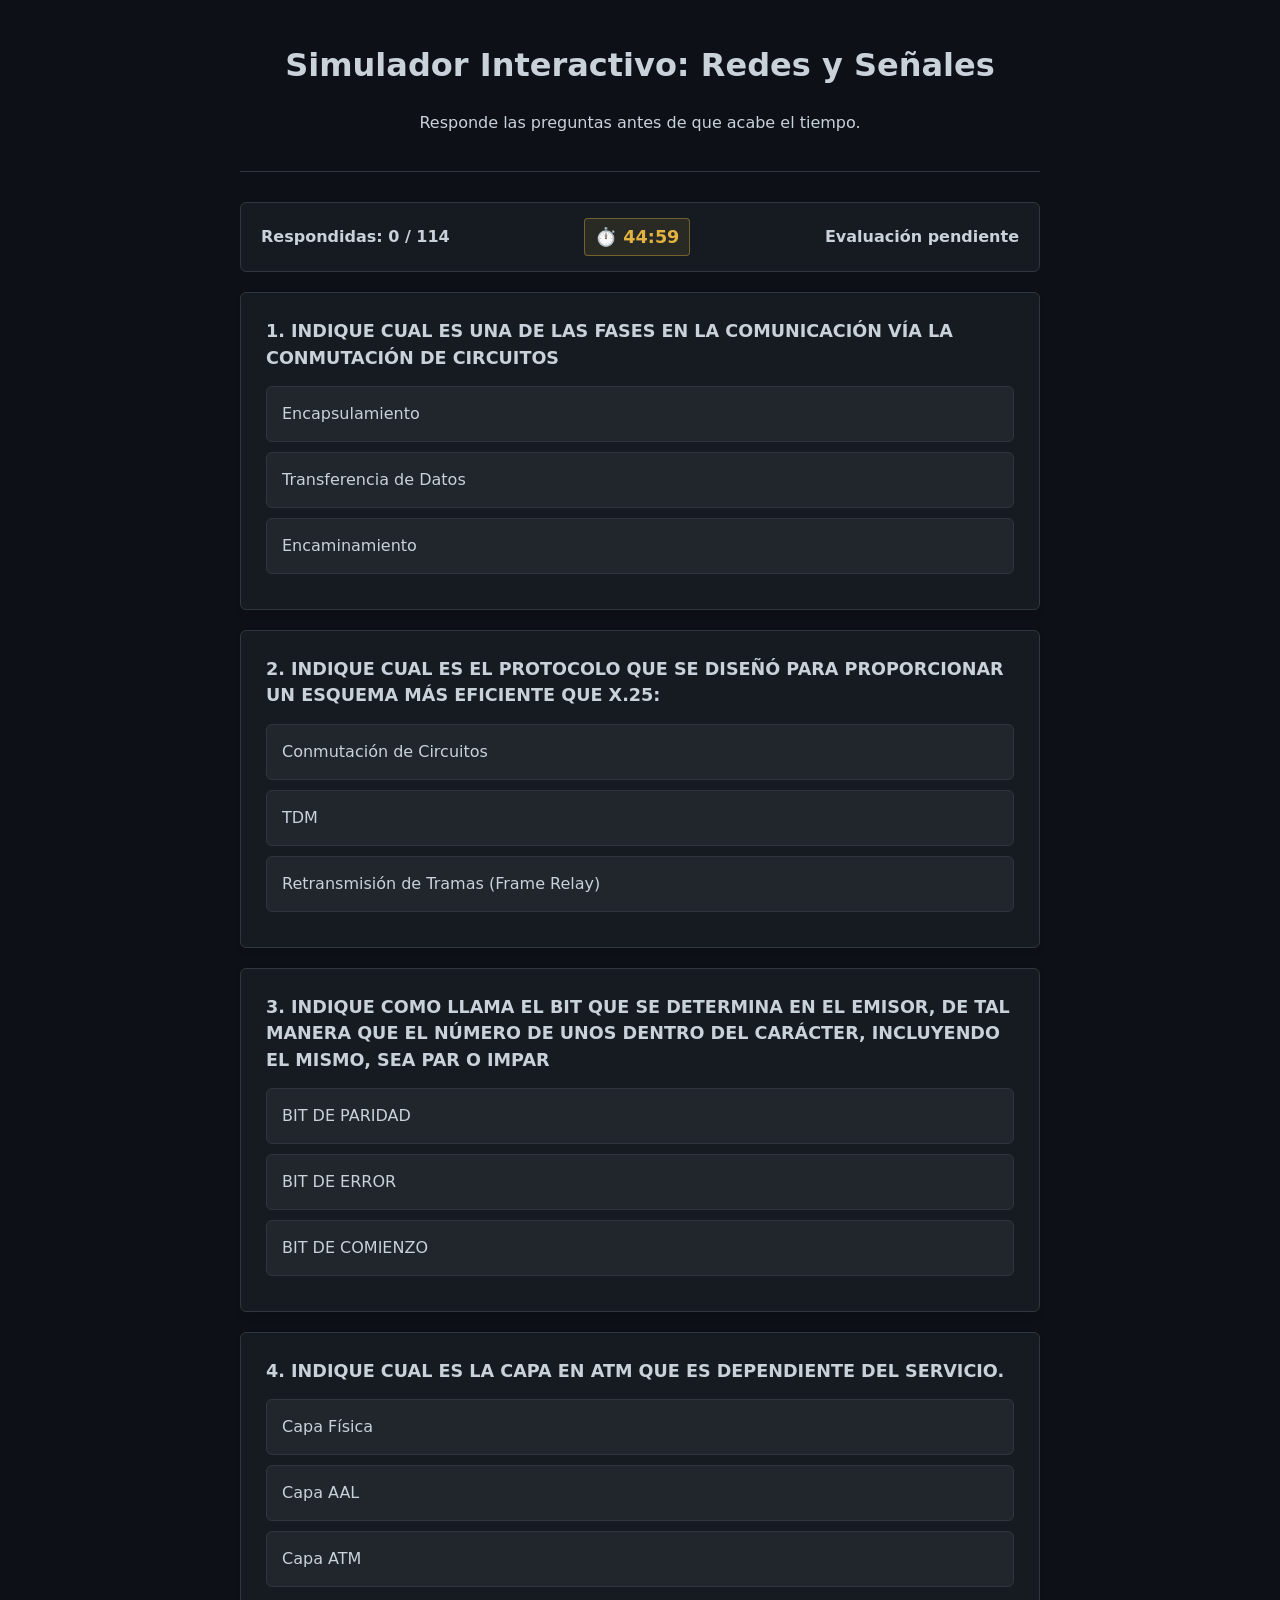
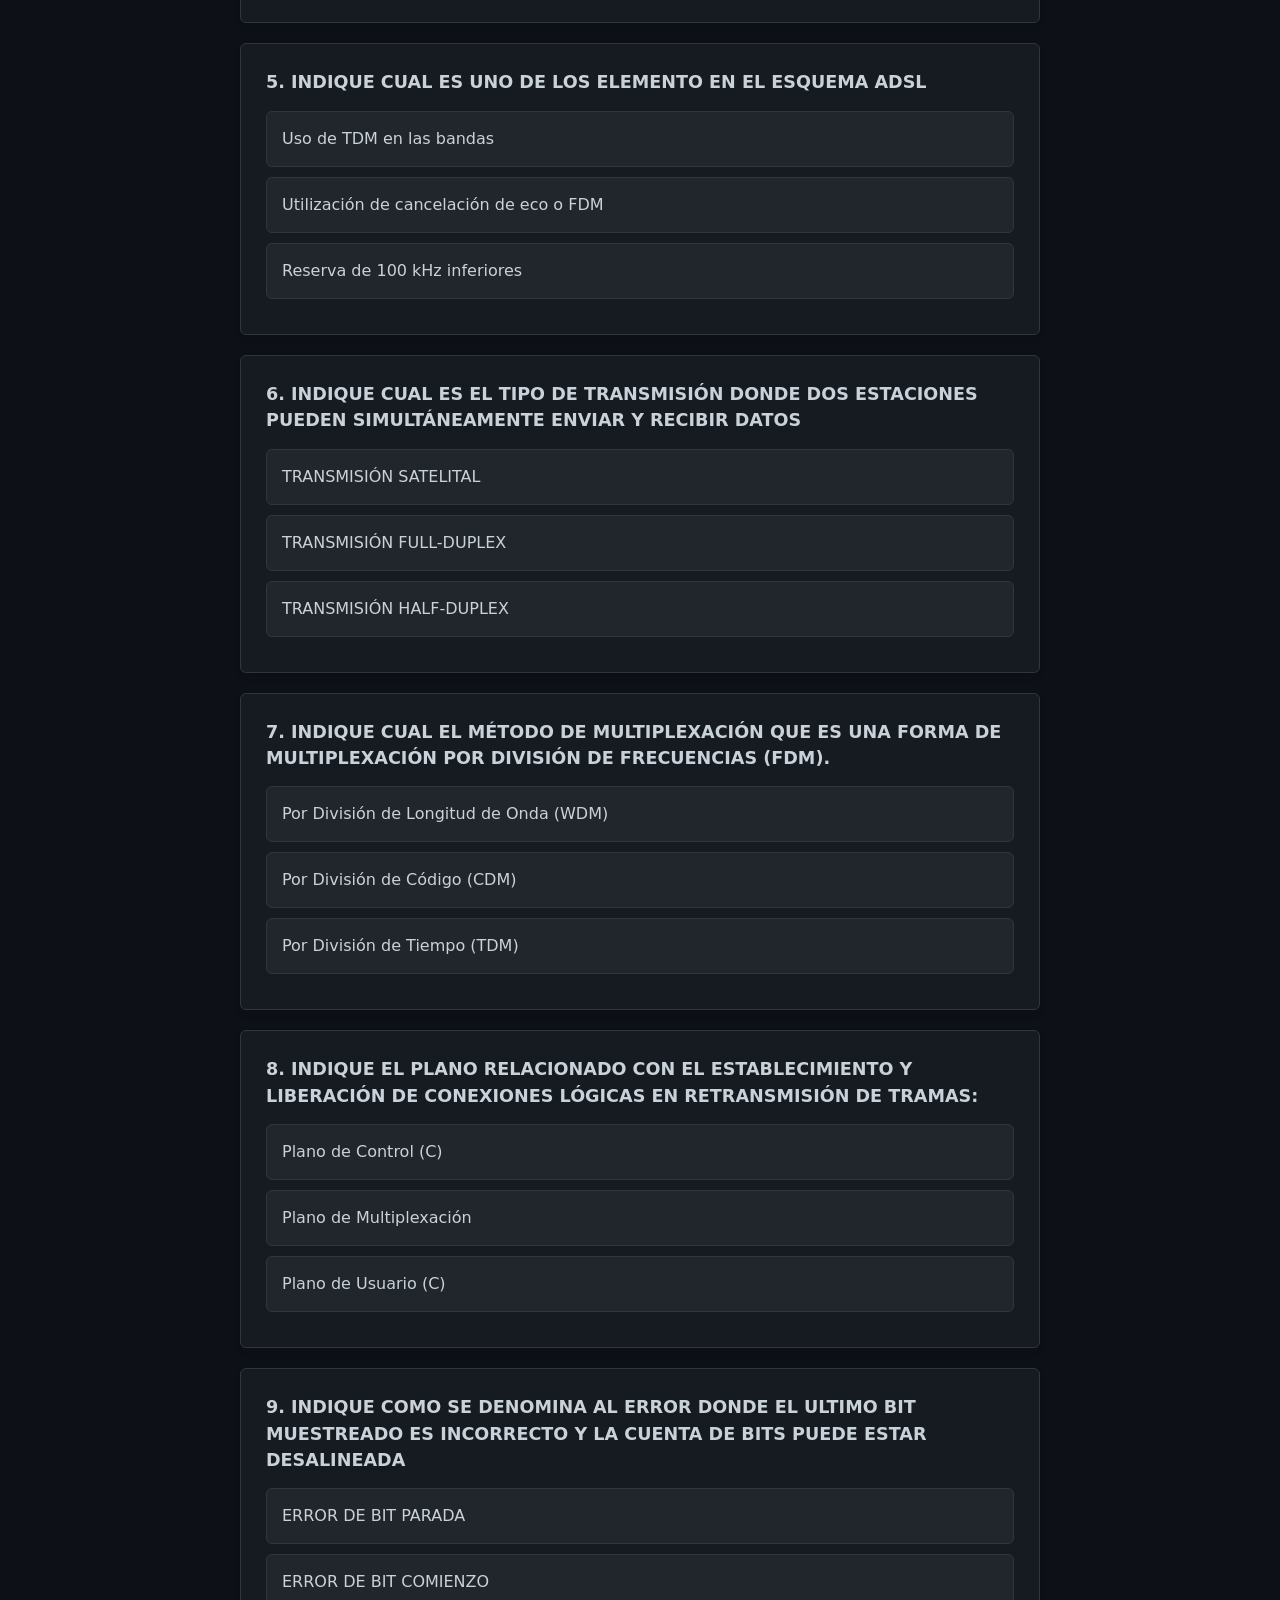
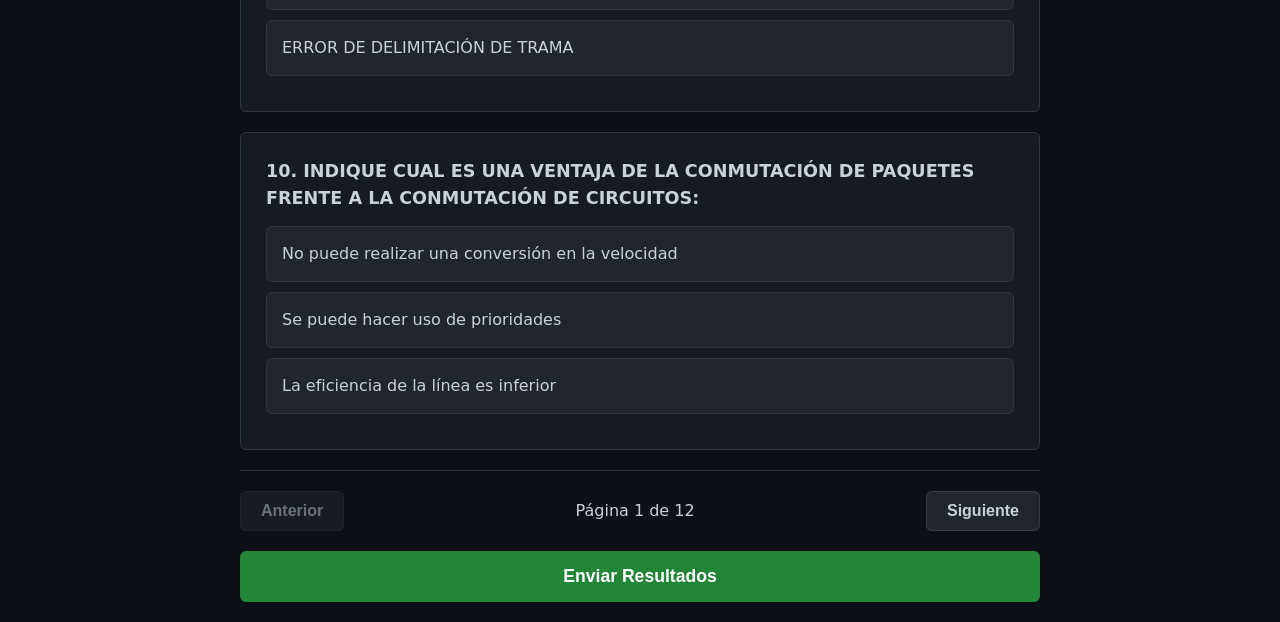
==== index.html @ 78790406 "Create index.html .." ====
<!DOCTYPE html>
<html lang="es">
<head>
    <meta charset="UTF-8">
    <meta name="viewport" content="width=device-width, initial-scale=1.0">
    <title>Simulador de Examen - Redes y Señales</title>
    <link rel="stylesheet" href="./style.css">
</head>
<body>

    <header>
        <h1>Simulador Interactivo: Redes y Señales</h1>
        <p>Responde las preguntas antes de que acabe el tiempo.</p>
    </header>

    <div class="stats">
        <span id="progress">Respondidas: 0 / 114</span>
        <span id="timer">⏱️ 30:00</span>
        <span id="score">Evaluación pendiente</span>
    </div>

    <div id="tabs-container" class="tabs hidden">
        <button id="tab-all" class="tab-btn active" onclick="setFilter('all')">Todas</button>
        <button id="tab-correct" class="tab-btn" onclick="setFilter('correct')">Aciertos</button>
        <button id="tab-incorrect" class="tab-btn" onclick="setFilter('incorrect')">Fallos</button>
    </div>

    <div id="quiz-container"></div>

    <div class="controls">
        <button id="btn-prev" onclick="changePage(-1)">Anterior</button>
        <span id="page-info">Página 1 de X</span>
        <button id="btn-next" onclick="changePage(1)">Siguiente</button>
    </div>

    <button id="btn-submit" class="submit-btn" onclick="submitExam(false)">Enviar Resultados</button>

    <button id="btn-restart" class="submit-btn hidden" onclick="restartQuiz()" style="background-color: var(--accent);">Reiniciar Cuestionario (Nueva Mezcla)</button>

    <script src="preguntas.js"></script>
    
    <script src="script.js"></script>

</body>
</html>
---- style.css ----
:root {
    --bg-color: #0d1117;
    --panel-bg: #161b22;
    --text-color: #c9d1d9;
    --border-color: #30363d;
    --hover-bg: #21262d;
    --accent: #1f6feb;
    --correct: #238636;
    --incorrect: #da3633;
}
body {
    font-family: 'Segoe UI', system-ui, -apple-system, sans-serif;
    background-color: var(--bg-color);
    color: var(--text-color);
    max-width: 800px;
    margin: 0 auto;
    padding: 20px;
    line-height: 1.5;
}
header {
    border-bottom: 1px solid var(--border-color);
    padding-bottom: 20px;
    margin-bottom: 30px;
    text-align: center;
}
.stats {
    display: flex;
    justify-content: space-between;
    align-items: center;
    background-color: var(--panel-bg);
    padding: 15px 20px;
    border-radius: 6px;
    border: 1px solid var(--border-color);
    margin-bottom: 20px;
    font-weight: bold;
    position: sticky;
    top: 10px;
    z-index: 100;
}
#timer {
    color: #e3b341;
    font-size: 1.1em;
    background: rgba(227, 179, 65, 0.1);
    padding: 5px 10px;
    border-radius: 4px;
    border: 1px solid rgba(227, 179, 65, 0.4);
}
.timer-danger {
    color: var(--incorrect) !important;
    background: rgba(218, 54, 51, 0.1) !important;
    border-color: var(--incorrect) !important;
    animation: pulse 1s infinite;
}
@keyframes pulse {
    0% { opacity: 1; }
    50% { opacity: 0.7; }
    100% { opacity: 1; }
}
.tabs {
    display: flex;
    gap: 10px;
    margin-bottom: 20px;
}
.tab-btn {
    flex: 1;
    padding: 12px;
    background-color: var(--panel-bg);
    border: 1px solid var(--border-color);
    color: var(--text-color);
    border-radius: 6px;
    cursor: pointer;
    font-weight: bold;
    transition: 0.2s;
}
.tab-btn:hover {
    background-color: var(--hover-bg);
}
.tab-btn.active {
    background-color: var(--accent);
    border-color: #388bfd;
    color: white;
}
.question-card {
    background-color: var(--panel-bg);
    border: 1px solid var(--border-color);
    border-radius: 6px;
    padding: 25px;
    margin-bottom: 20px;
    box-shadow: 0 4px 6px rgba(0,0,0,0.1);
}
.question-text {
    font-size: 1.1em;
    margin-bottom: 15px;
    font-weight: 600;
}
.options {
    list-style-type: none;
    padding: 0;
    margin: 0;
}
.option {
    background-color: var(--hover-bg);
    margin: 10px 0;
    padding: 15px;
    border-radius: 6px;
    cursor: pointer;
    border: 1px solid var(--border-color);
    transition: all 0.2s ease;
}
.option:hover:not(.disabled) {
    border-color: #8b949e;
    background-color: #30363d;
}
.option.selected {
    border-color: var(--accent);
    background-color: rgba(31, 111, 235, 0.15);
}
.option.correct {
    background-color: rgba(35, 134, 54, 0.2) !important;
    border-color: var(--correct) !important;
    color: #3fb950;
}
.option.incorrect {
    background-color: rgba(218, 54, 51, 0.2) !important;
    border-color: var(--incorrect) !important;
    color: #ff7b72;
}
.disabled {
    pointer-events: none;
}
.feedback {
    margin-top: 15px;
    font-weight: bold;
    display: none;
}
.controls {
    display: flex;
    justify-content: space-between;
    align-items: center;
    margin-top: 20px;
    padding-top: 20px;
    border-top: 1px solid var(--border-color);
}
button {
    background-color: #21262d;
    color: #c9d1d9;
    border: 1px solid rgba(240, 246, 252, 0.1);
    padding: 10px 20px;
    border-radius: 6px;
    font-size: 1em;
    cursor: pointer;
    font-weight: 600;
    transition: 0.2s;
}
button:hover:not(:disabled) {
    background-color: #30363d;
    border-color: #8b949e;
}
button:disabled {
    opacity: 0.5;
    cursor: not-allowed;
}
.submit-btn {
    background-color: var(--correct);
    color: white;
    border: none;
    width: 100%;
    padding: 15px;
    font-size: 1.1em;
    margin-top: 20px;
}
.submit-btn:hover:not(:disabled) {
    background-color: #2ea043;
}
.hidden {
    display: none !important;
}
.explanation {
    margin-top: 15px;
    padding: 12px 15px;
    background-color: rgba(31, 111, 235, 0.1);
    border-left: 4px solid var(--accent);
    border-radius: 4px;
    display: none; /* Se mantiene oculto hasta enviar los resultados */
    font-size: 0.95em;
    color: #c9d1d9;
}
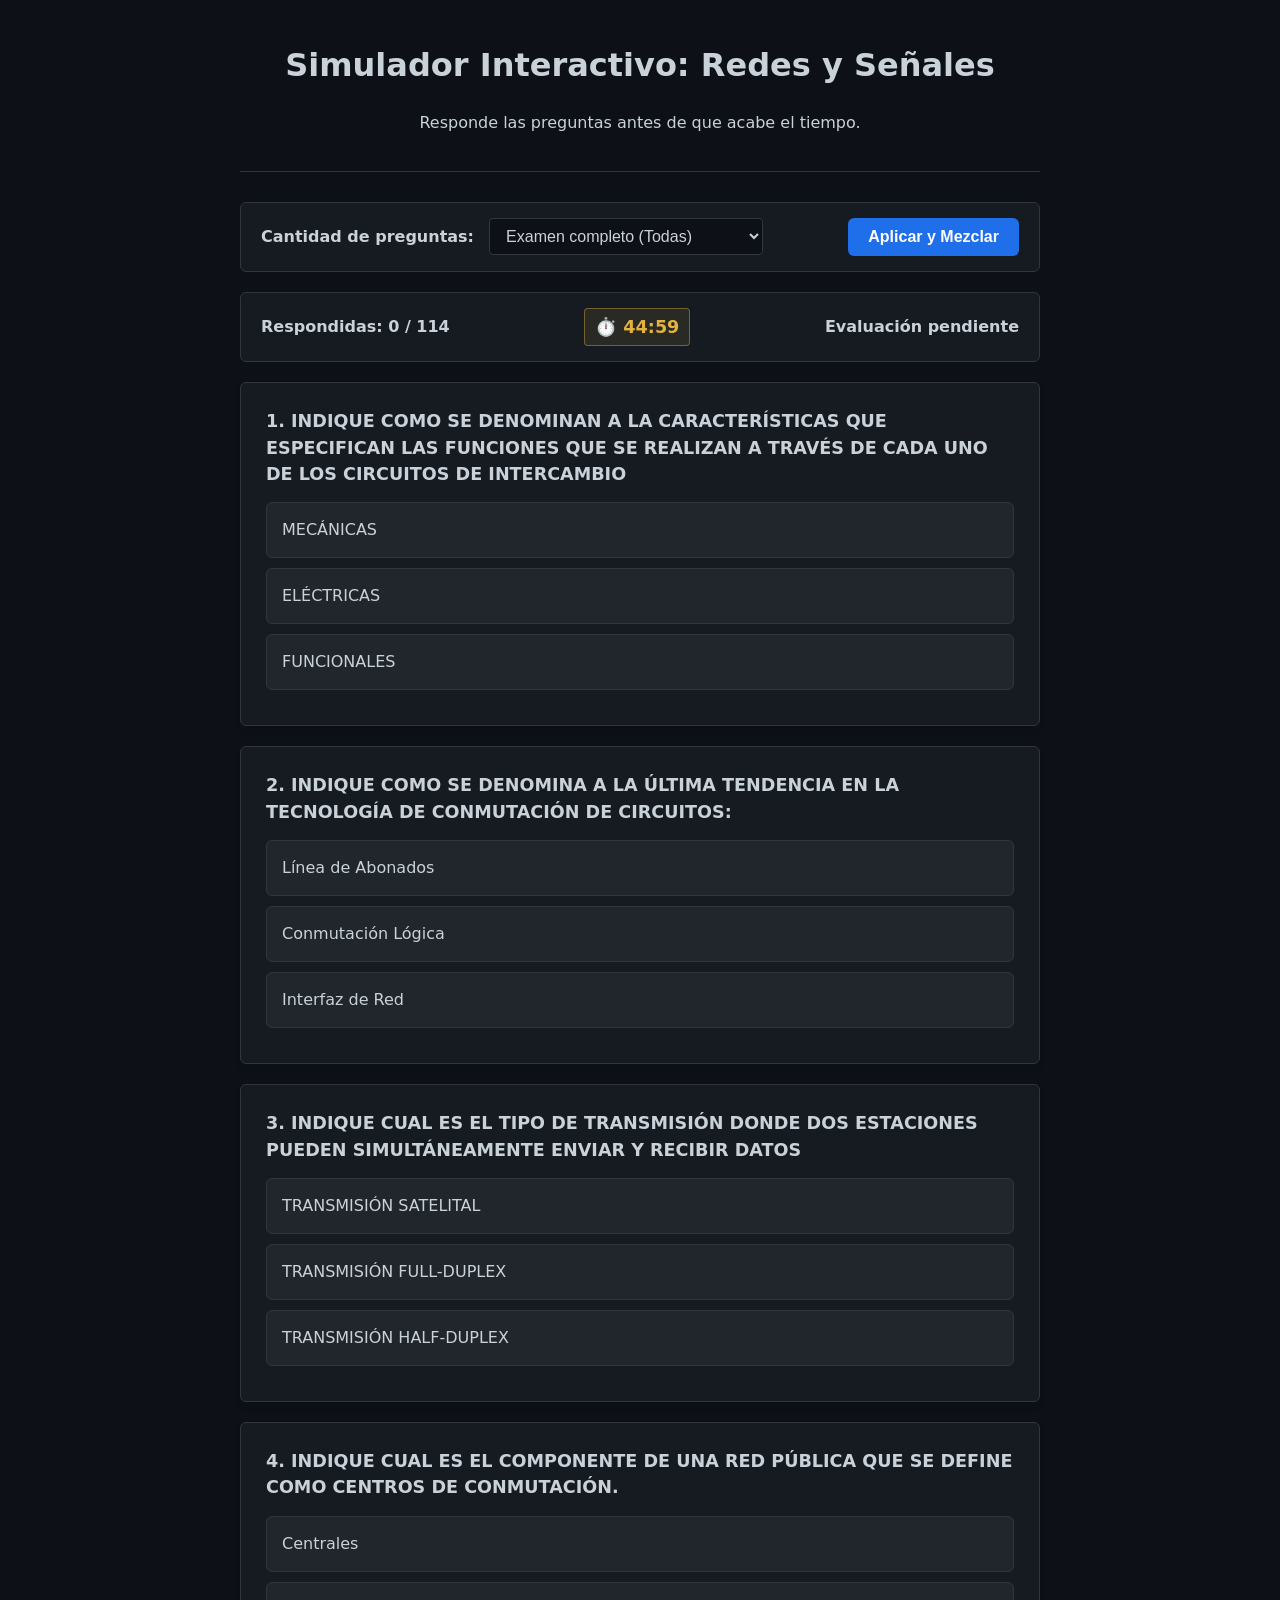
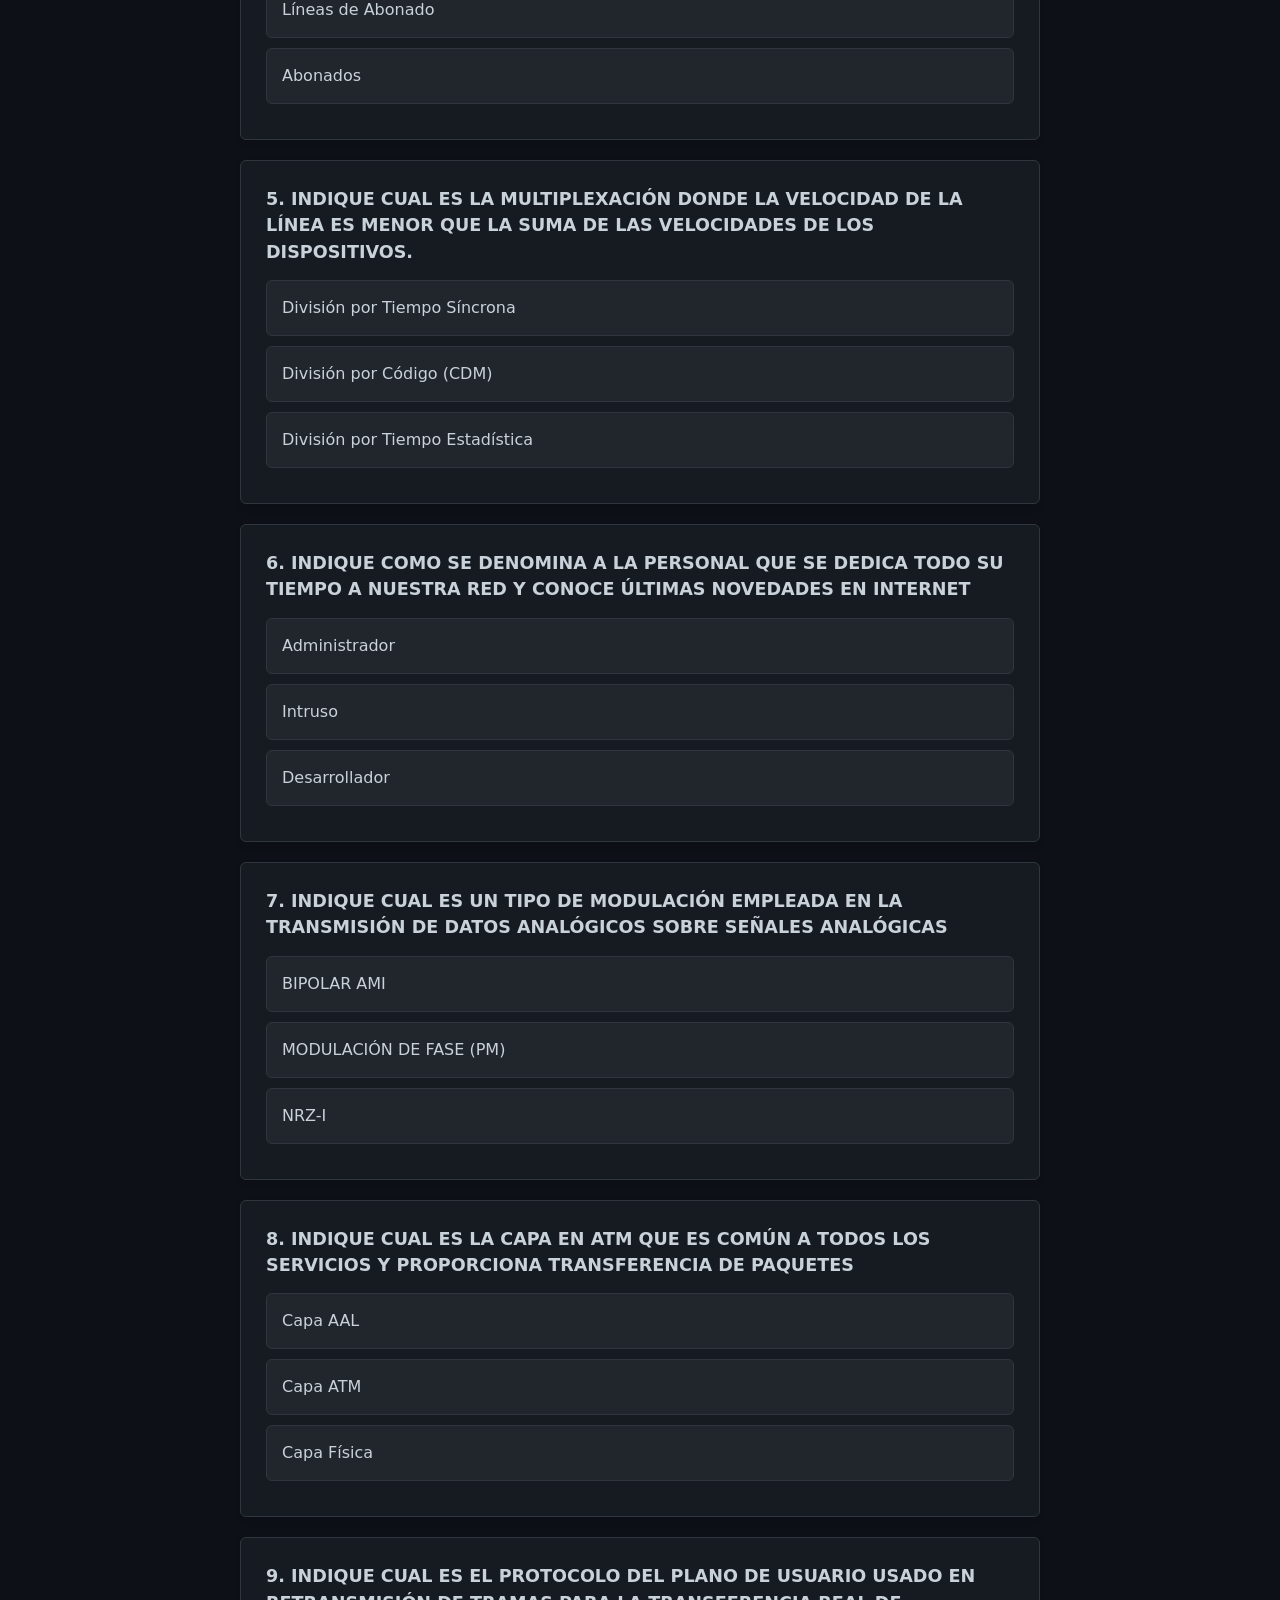
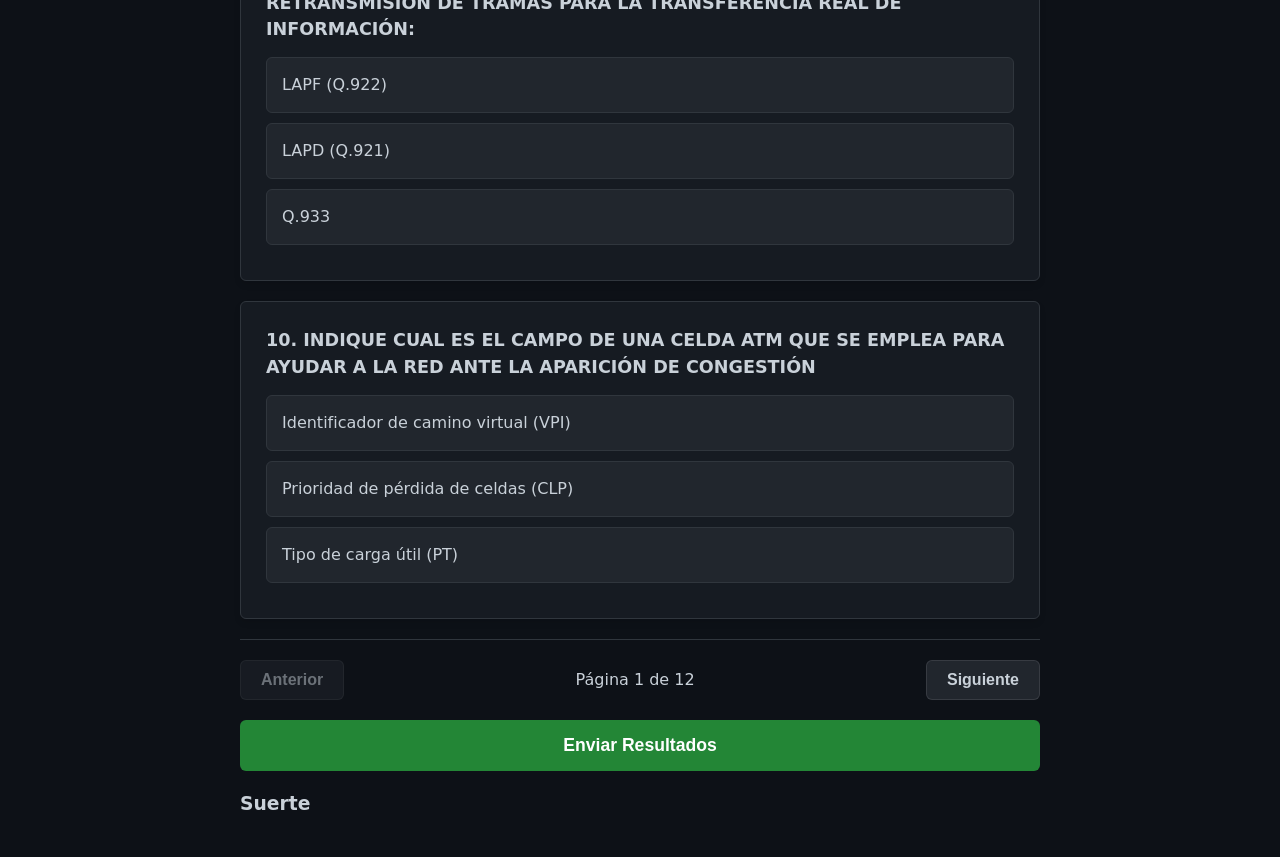
==== commit 8a5cff79: "Cantidad de Preguntas" ====
--- a/index.html
+++ b/index.html
@@ -12,10 +12,22 @@
         <h1>Simulador Interactivo: Redes y Señales</h1>
         <p>Responde las preguntas antes de que acabe el tiempo.</p>
     </header>
+    <div class="setup-bar">
+        <div>
+            <label for="question-count" style="margin-right: 10px;"><strong>Cantidad de preguntas:</strong></label>
+            <select id="question-count" onchange="restartQuiz()">
+                <option value="10">Simulacro corto (10 preguntas)</option>
+                <option value="20">Simulacro medio (20 preguntas)</option>
+                <option value="50">Simulacro largo (50 preguntas)</option>
+                <option value="all" selected>Examen completo (Todas)</option>
+            </select>
+        </div>
+        <button onclick="restartQuiz()" style="background-color: var(--accent); color: white; margin: 0; border: none;">Aplicar y Mezclar</button>
+    </div>
 
     <div class="stats">
         <span id="progress">Respondidas: 0 / 114</span>
-        <span id="timer">⏱️ 30:00</span>
+        <span id="timer">⏱️ </span>
         <span id="score">Evaluación pendiente</span>
     </div>
 
@@ -36,6 +48,7 @@
     <button id="btn-submit" class="submit-btn" onclick="submitExam(false)">Enviar Resultados</button>
 
     <button id="btn-restart" class="submit-btn hidden" onclick="restartQuiz()" style="background-color: var(--accent);">Reiniciar Cuestionario (Nueva Mezcla)</button>
+    <about><h3>Suerte</h3></about>
 
     <script src="preguntas.js"></script>
     
--- a/style.css
+++ b/style.css
@@ -184,4 +184,46 @@
     display: none; /* Se mantiene oculto hasta enviar los resultados */
     font-size: 0.95em;
     color: #c9d1d9;
+}
+.question-image {
+    max-width: 100%;
+    height: auto; /* Mantiene la proporción original de la imagen */
+    display: block;
+    margin: 15px auto; /* Centra la imagen y le da respiro arriba y abajo */
+    border-radius: 8px;
+    background-color: #f0f6fc; /* Fondo claro sutil para que contrasten los gráficos */
+    padding: 15px;
+    box-sizing: border-box;
+    border: 1px solid var(--border-color);
+    box-shadow: 0 2px 4px rgba(0,0,0,0.2);
+}
+.setup-bar {
+    background-color: var(--panel-bg);
+    border: 1px solid var(--border-color);
+    border-radius: 6px;
+    padding: 15px 20px;
+    margin-bottom: 20px;
+    display: flex;
+    justify-content: space-between;
+    align-items: center;
+    flex-wrap: wrap;
+    gap: 15px;
+}
+.setup-bar select {
+    background-color: var(--bg-color);
+    color: var(--text-color);
+    border: 1px solid var(--border-color);
+    padding: 8px 12px;
+    border-radius: 4px;
+    font-size: 1em;
+    outline: none;
+    cursor: pointer;
+}
+.setup-bar select:focus {
+    border-color: var(--accent);
+}
+#about{
+    display: flex;
+    width: 100%;
+    align-items: center;
 }
